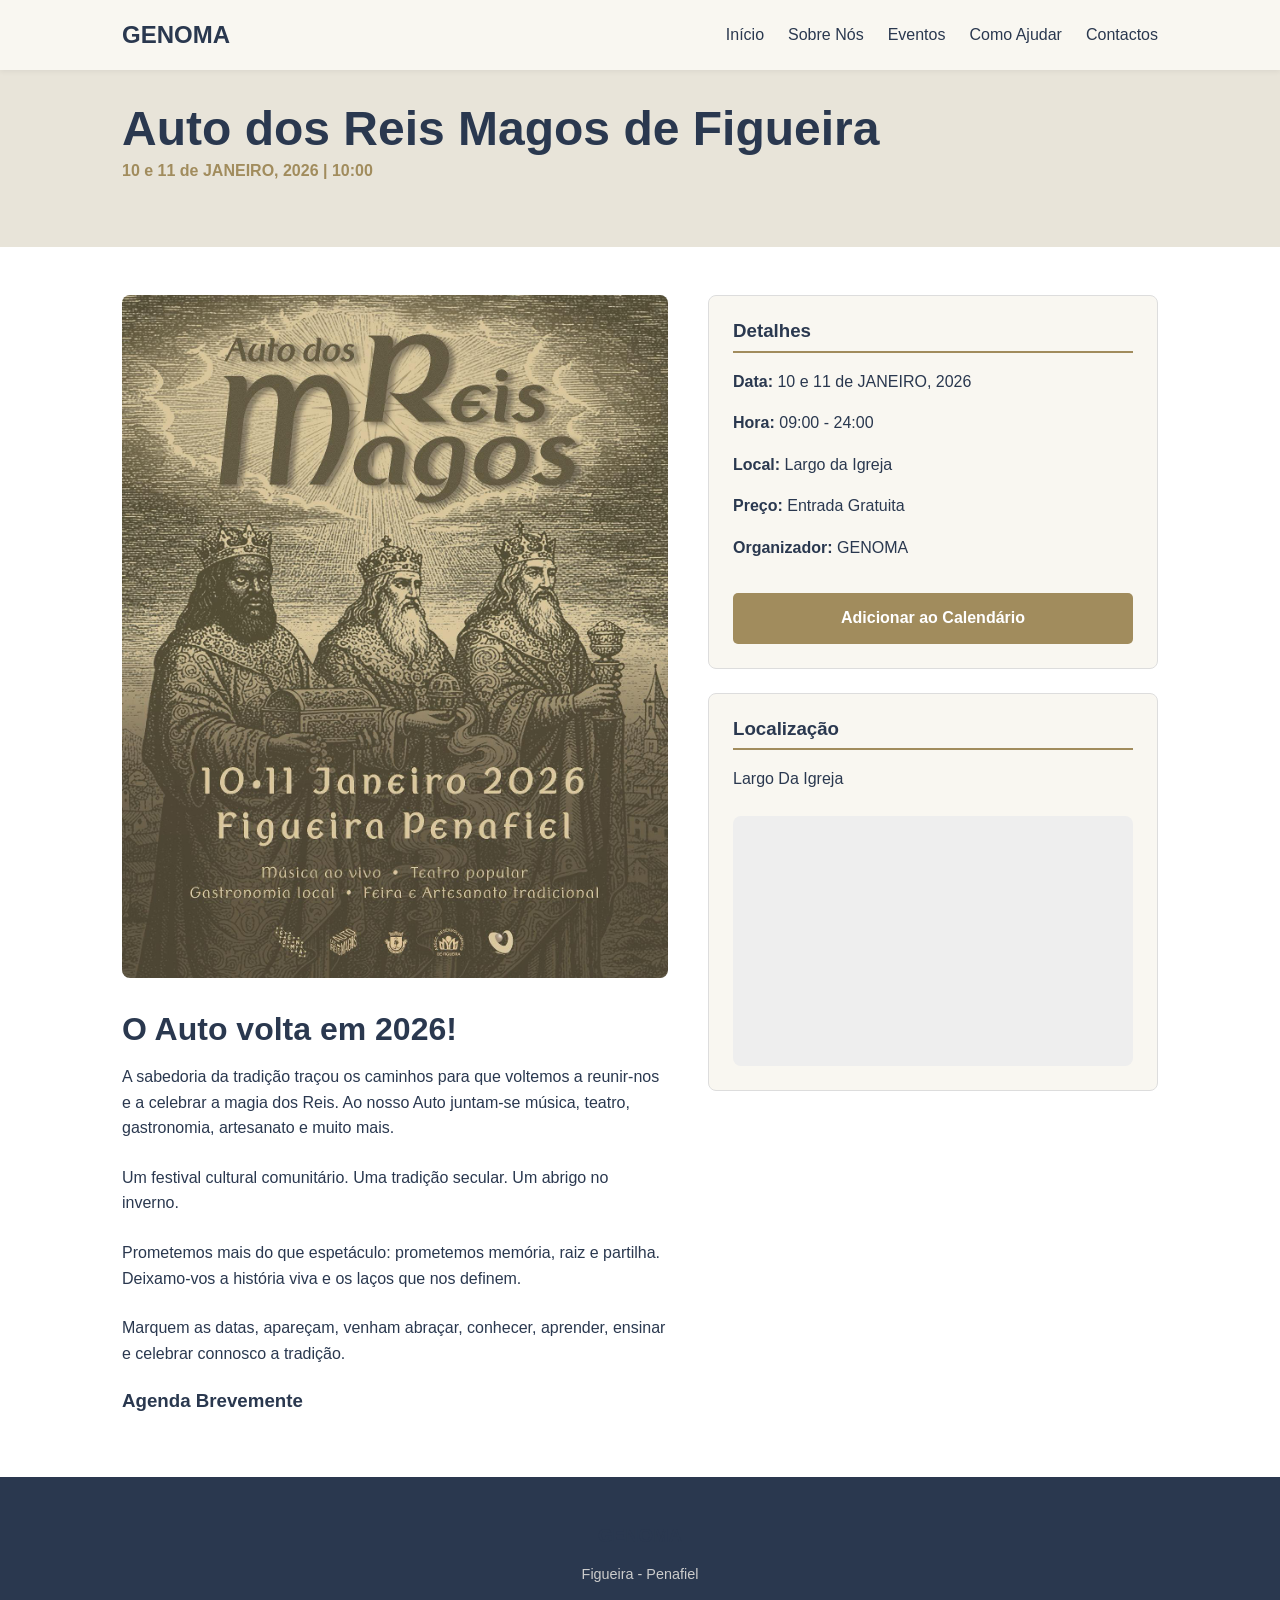
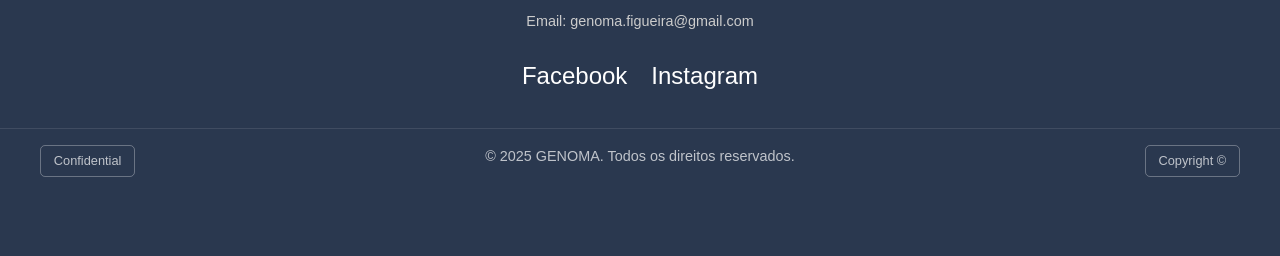
==== eventos/autoreis.html @ b12c9cad "init repo" ====
<!DOCTYPE html>
<html lang="pt-PT">
<head>
    <meta charset="UTF-8">
    <meta name="viewport" content="width=device-width, initial-scale=1.0">
    
    <title>GENOMA</title>
    
    <style>
        /* --- Reset Básico e Fontes --- */
        :root {
            --cor-fundo-geral: #F9F7F1;
            --cor-primaria: #2A384F;
            --cor-secundaria: #A18C5D;
            --cor-texto: #2A384F;
            --cor-texto-secundario: #A18C5D;
            --cor-branco: #fff;
            --cor-cinza-claro: #f0f0f0;
        }

        * {
            margin: 0;
            padding: 0;
            box-sizing: border-box;
        }

        body {
            font-family: -apple-system, BlinkMacSystemFont, "Segoe UI", Roboto, Helvetica, Arial, sans-serif;
            line-height: 1.6;
            color: var(--cor-texto);
            background-color: var(--cor-fundo-geral);
        }

        /* --- Utilidades --- */
        .container {
            max-width: 1100px;
            margin: 0 auto;
            padding: 0 2rem;
        }

        section {
            padding: 4rem 0;
        }

        h1, h2, h3 {
            margin-bottom: 1rem;
            line-height: 1.2;
            color: var(--cor-primaria);
        }
        
        h2 {
            font-size: 2.5rem;
            text-align: center;
        }
        
        h1 {
            font-size: 3rem;
        }

        p {
            margin-bottom: 1.5rem;
        }

        img {
            max-width: 100%;
            height: auto;
            display: block;
        }

        .btn {
            display: inline-block;
            background-color: var(--cor-secundaria);
            color: var(--cor-branco);
            padding: 0.8rem 1.5rem;
            text-decoration: none;
            border-radius: 5px;
            font-weight: bold;
            transition: background-color 0.3s ease;
        }

        .btn:hover {
            background-color: #8a784d;
        }

        /* --- 1. Cabeçalho e Navegação (IDÊNTICO) --- */
        .navbar {
            background-color: var(--cor-fundo-geral);
            color: var(--cor-primaria);
            padding: 1rem 0;
            position: fixed;
            width: 100%;
            top: 0;
            left: 0;
            z-index: 1000;
            box-shadow: 0 2px 5px rgba(0,0,0,0.05);
        }
        .navbar .container {
            display: flex;
            justify-content: space-between;
            align-items: center;
        }
        .navbar .logo {
            font-size: 1.5rem;
            font-weight: bold;
            text-decoration: none;
            color: var(--cor-primaria);
        }
        .navbar .nav-links {
            list-style: none;
            display: flex;
        }
        .navbar .nav-links li {
            margin-left: 1.5rem;
        }
        .navbar .nav-links a {
            text-decoration: none;
            color: var(--cor-primaria);
            font-weight: 500;
            transition: color 0.3s ease;
        }
        .navbar .nav-links a:hover {
            color: var(--cor-secundaria);
        }
        .burger {
            display: none;
            cursor: pointer;
            flex-direction: column;
            gap: 5px;
        }
        .burger div {
            width: 25px;
            height: 3px;
            background-color: var(--cor-primaria);
            border-radius: 3px;
            transition: all 0.3s ease;
        }

        /* --- Rodapé (IDÊNTICO) --- */
        footer {
            background-color: var(--cor-texto);
            color: #ccc;
            padding: 3rem 0;
            text-align: center;
        }
        .social-links {
            list-style: none;
            display: flex;
            justify-content: center;
            gap: 1.5rem;
            margin-bottom: 1rem;
        }
        .social-links a {
            color: var(--cor-branco);
            font-size: 1.5rem;
            text-decoration: none;
            transition: color 0.3s ease;
        }
        .social-links a:hover {
            color: var(--cor-secundaria);
        }
        footer p {
            font-size: 0.9rem;
        }
        .bottom-footer-details {
            display: flex;
            justify-content: space-between;
            padding: 1rem 2rem;
            margin-top: 2rem;
            border-top: 1px solid rgba(255,255,255,0.1);
            font-size: 0.8rem;
            color: rgba(255,255,255,0.7);
        }
        .bottom-footer-details span {
            display: inline-block;
            border: 1px solid rgba(255,255,255,0.3);
            border-radius: 5px;
            padding: 0.3rem 0.8rem;
            margin: 0 0.5rem;
        }
        
        /* * ==============================
         * NOVOS ESTILOS - PÁGINA DE EVENTO
         * ==============================
        */

        /* --- Banner do Título do Evento --- */
        .event-header {
            padding-top: 100px; /* Espaço para a navbar fixa */
            padding-bottom: 4rem;
            text-align: left;
            background-color: #e8e4d9; /* Um tom ligeiramente mais escuro do bege */
        }
        
        .event-header h1 {
            color: var(--cor-primaria);
        }
        
        .event-header .data-badge {
            font-size: 1rem;
            font-weight: bold;
            color: var(--cor-texto-secundario);
            margin-top: -1rem;
            display: block;
        }

        /* --- Conteúdo Principal (2 colunas) --- */
        .event-body-content {
            padding: 3rem 0;
            background-color: var(--cor-branco); /* Fundo branco para o conteúdo */
        }
        
        .event-layout {
            display: flex;
            gap: 2.5rem;
        }

        /* Coluna da Esquerda (Principal) */
        .event-main {
            flex: 2; /* Ocupa 2/3 da largura */
        }

        .event-main .event-banner-image {
            width: 100%;
            height: auto;
            border-radius: 8px;
            margin-bottom: 2rem;
        }
        
        .event-main h2 {
            text-align: left;
            font-size: 2rem;
        }

        /* Coluna da Direita (Sidebar) */
        .event-sidebar {
            flex: 1; /* Ocupa 1/3 da largura */
            position: sticky; /* Fica fixa ao fazer scroll */
            top: 100px; /* 60px da navbar + 40px de espaço */
            align-self: flex-start; /* Alinha ao topo */
        }

        .info-box {
            background-color: var(--cor-fundo-geral); /* Fundo bege */
            padding: 1.5rem;
            border-radius: 8px;
            margin-bottom: 1.5rem;
            border: 1px solid #ddd;
        }
        
        .info-box h3 {
            color: var(--cor-primaria);
            border-bottom: 2px solid var(--cor-secundaria);
            padding-bottom: 0.5rem;
            margin-bottom: 1rem;
        }
        
        .info-box ul {
            list-style: none;
            padding-left: 0;
        }
        
        .info-box li {
            margin-bottom: 1rem;
            font-size: 1rem;
            /* Para usar com ícones (ex: FontAwesome) */
            /* display: flex; align-items: center; gap: 10px; */
        }

        .info-box .btn-full {
            width: 100%;
            text-align: center;
            margin-top: 1rem;
        }
        
        /* Placeholder do Mapa */
        .map-placeholder {
            height: 250px;
            background-color: #eee;
            border-radius: 8px;
            display: flex;
            align-items: center;
            justify-content: center;
            color: #777;
            font-style: italic;
        }


        /* --- RESPONSIVIDADE (IDÊNTICA + NOVIDADES) --- */

        @media (max-width: 768px) {
            h1 {
                font-size: 2.5rem;
            }
            h2 {
                font-size: 2rem;
            }

            /* --- Navbar Mobile (IDÊNTICO) --- */
            .navbar .container { padding: 0 1.5rem; }
            .nav-links {
                position: absolute;
                top: 60px;
                left: 0;
                background-color: var(--cor-fundo-geral);
                width: 100%;
                flex-direction: column;
                align-items: center;
                padding: 1rem 0;
                box-shadow: 0 2px 5px rgba(0,0,0,0.1);
                transform: translateY(-120%);
                transition: transform 0.3s ease-out;
            }
            .nav-links.active { transform: translateY(0); }
            .nav-links li { margin: 0.5rem 0; }
            .burger { display: flex; }
            .burger.toggle .line1 { transform: rotate(-45deg) translate(-5px, 6px); }
            .burger.toggle .line2 { opacity: 0; }
            .burger.toggle .line3 { transform: rotate(45deg) translate(-5px, -6px); }

            /* --- Rodapé Mobile (IDÊNTICO) --- */
            .bottom-footer-details {
                flex-direction: column;
                align-items: center;
                gap: 1rem;
            }
            
            /* --- NOVIDADE: Layout do Evento Mobile --- */
            .event-layout {
                flex-direction: column; /* Colunas passam a linhas */
            }
            
            .event-sidebar {
                position: static; /* Sidebar deixa de ser fixa */
                top: auto;
                width: 100%;
            }

            .event-header {
                padding-top: 80px;
                text-align: center;
            }
        }

    </style>
</head>
<body>

    <header>
        <nav class="navbar">
            <div class="container">
                <a href="index.html" class="logo">GENOMA</a> <ul class="nav-links">
                    <li><a href="/index.html#inicio">Início</a></li>
                    <li><a href="/index.html#sobre">Sobre Nós</a></li>
                    <li><a href="/index.html#eventos">Eventos</a></li>
                    <li><a href="/index.html#ajudar">Como Ajudar</a></li>
                    <li><a href="/index.html#contactos">Contactos</a></li>
                </ul>
                <div class="burger">
                    <div class="line1"></div>
                    <div class="line2"></div>
                    <div class="line3"></div>
                </div>
            </div>
        </nav>
    </header>

    <main>

        <section class="event-header">
            <div class="container">
                <h1>Auto dos Reis Magos de Figueira</h1>
                <span class="data-badge">10 e 11 de JANEIRO, 2026 | 10:00</span>
            </div>
        </section>

        <section class="event-body-content">
            <div class="container event-layout">

                <div class="event-main">
                    <img src="/img/auto_reis2.jpg" alt="Banner do Auto dos Reis" class="event-banner-image">
                    
                    <h2>O Auto volta em 2026!</h2>
                    <p>A sabedoria da tradição traçou os caminhos para que voltemos a reunir‑nos e a celebrar a magia dos Reis.
                    Ao nosso Auto juntam‑se música, teatro, gastronomia, artesanato e muito mais.</p>
                    <p>Um festival cultural comunitário.
                    Uma tradição secular.
                    Um abrigo no inverno.</p>
                    <p>Prometemos mais do que espetáculo: prometemos memória, raiz e partilha. Deixamo-vos a história viva e os laços que nos definem.
                    </p>
                    Marquem as datas, apareçam, venham abraçar, conhecer, aprender, ensinar e celebrar connosco a tradição.
                    </p>

                    <h3>Agenda Brevemente</h3>
                </div>

                <aside class="event-sidebar">
                    
                    <div class="info-box">
                        <h3>Detalhes</h3>
                        <ul>
                            <li><strong>Data:</strong> 10 e 11 de JANEIRO, 2026</li>
                            <li><strong>Hora:</strong> 09:00 - 24:00</li>
                            <li><strong>Local:</strong> Largo da Igreja</li>
                            <li><strong>Preço:</strong> Entrada Gratuita</li>
                            <li><strong>Organizador:</strong> GENOMA</li>
                        </ul>
                        <a href="#" class="btn btn-full">Adicionar ao Calendário</a>
                    </div>
                    
                    <div class="info-box">
                        <h3>Localização</h3>
                        <p>Largo Da Igreja</p>
                        <div class="map-placeholder">
                            <iframe src="https://www.google.com/maps/embed?pb=!1m18!1m12!1m3!1d265.6966272729163!2d-8.34650368403839!3d41.112381160461126!2m3!1f0!2f0!3f0!3m2!1i1024!2i768!4f13.1!3m3!1m2!1s0xd2485268eada4d3%3A0x30ace36a4a92fba1!2sCoreto!5e0!3m2!1spt-PT!2spt!4v1763229506356!5m2!1spt-PT!2spt" width="400" height="250" style="border:0;" allowfullscreen="" loading="lazy" referrerpolicy="no-referrer-when-downgrade"></iframe>
                        </div>
                    </div>

                </aside>

            </div>
        </section>

    </main>

<footer id="contactos">
        <div class="container">
            <h3>GENOMA</h3>
            <p>Figueira - Penafiel</p>
            <p>Email: genoma.figueira@gmail.com</p>
            
            <ul class="social-links">
                <li><a href="https://www.facebook.com/profile.php?id=61576109920726&locale=pt_PT" aria-label="Facebook">Facebook</a></li> 
                <li><a href="https://www.instagram.com/genoma.associacao/" aria-label="Instagram">Instagram</a></li>
            </ul>

        </div>
        <div class="bottom-footer-details">
            <div>
                <span>Confidential</span>
            </div>
            <div>
                <p>&copy; 2025 GENOMA. Todos os direitos reservados.</p>
            </div>
            <div>
                <span>Copyright ©</span>
            </div>
        </div>
    </footer>


    <script>
        // Seleciona os elementos do DOM
        const burger = document.querySelector('.burger');
        const navLinks = document.querySelector('.nav-links');

        // Adiciona o 'escutador' de evento de clique ao hambúrguer
        burger.addEventListener('click', () => {
            // Alterna a classe 'active' no menu
            navLinks.classList.toggle('active');
            
            // Alterna a classe 'toggle' no hambúrguer (para animar o X)
            burger.classList.toggle('toggle');
        });
    </script>

</body>
</html>
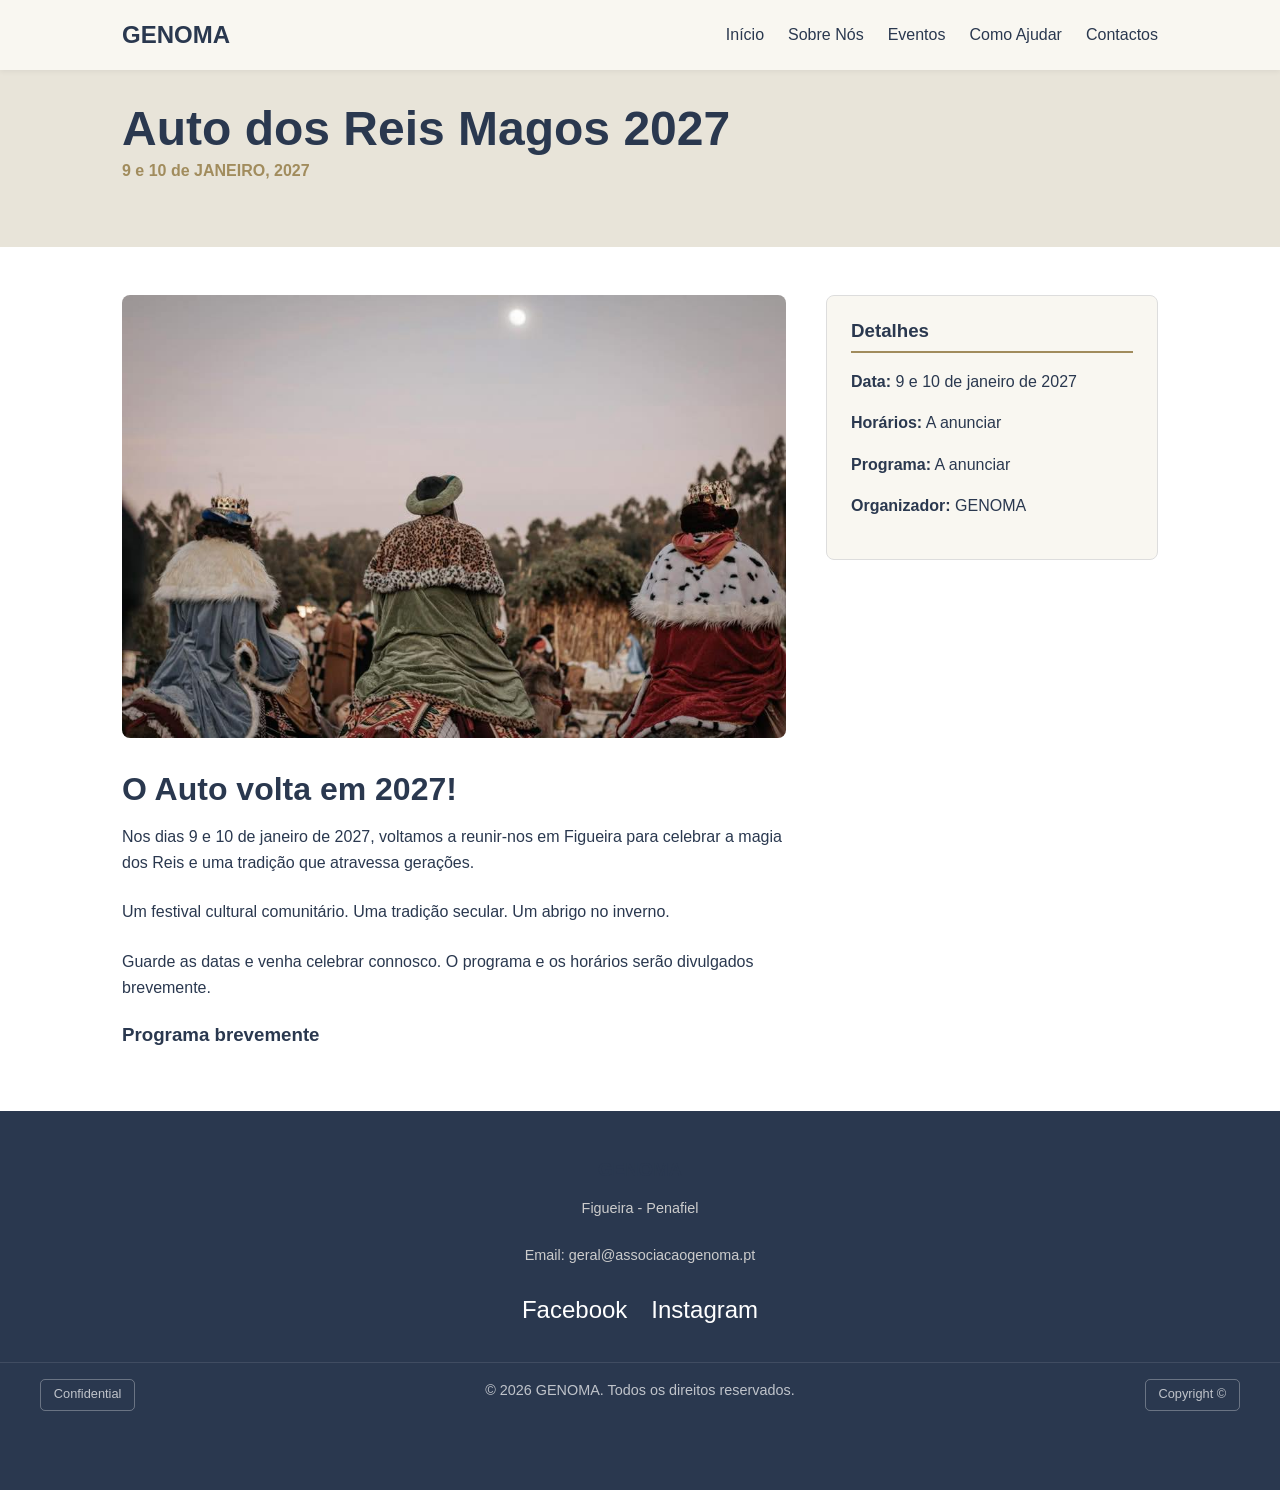
==== commit 05b7ab1a: "Add Auto dos Reis Magos 2027 announcement" ====
--- a/eventos/autoreis.html
+++ b/eventos/autoreis.html
@@ -4,7 +4,7 @@
     <meta charset="UTF-8">
     <meta name="viewport" content="width=device-width, initial-scale=1.0">
     
-    <title>GENOMA</title>
+    <title>Auto dos Reis Magos 2027 | GENOMA</title>
     
     <style>
         /* --- Reset Básico e Fontes --- */
@@ -368,8 +368,8 @@
 
         <section class="event-header">
             <div class="container">
-                <h1>Auto dos Reis Magos de Figueira</h1>
-                <span class="data-badge">10 e 11 de JANEIRO, 2026 | 10:00</span>
+                <h1>Auto dos Reis Magos 2027</h1>
+                <span class="data-badge">9 e 10 de JANEIRO, 2027</span>
             </div>
         </section>
 
@@ -377,20 +377,14 @@
             <div class="container event-layout">
 
                 <div class="event-main">
-                    <img src="/img/auto_reis2.jpg" alt="Banner do Auto dos Reis" class="event-banner-image">
+                    <img src="/img/auto_reis1.jpg" alt="Auto dos Reis Magos de Figueira" class="event-banner-image">
                     
-                    <h2>O Auto volta em 2026!</h2>
-                    <p>A sabedoria da tradição traçou os caminhos para que voltemos a reunir‑nos e a celebrar a magia dos Reis.
-                    Ao nosso Auto juntam‑se música, teatro, gastronomia, artesanato e muito mais.</p>
-                    <p>Um festival cultural comunitário.
-                    Uma tradição secular.
-                    Um abrigo no inverno.</p>
-                    <p>Prometemos mais do que espetáculo: prometemos memória, raiz e partilha. Deixamo-vos a história viva e os laços que nos definem.
-                    </p>
-                    Marquem as datas, apareçam, venham abraçar, conhecer, aprender, ensinar e celebrar connosco a tradição.
-                    </p>
-
-                    <h3>Agenda Brevemente</h3>
+                    <h2>O Auto volta em 2027!</h2>
+                    <p>Nos dias 9 e 10 de janeiro de 2027, voltamos a reunir-nos em Figueira para celebrar a magia dos Reis e uma tradição que atravessa gerações.</p>
+                    <p>Um festival cultural comunitário. Uma tradição secular. Um abrigo no inverno.</p>
+                    <p>Guarde as datas e venha celebrar connosco. O programa e os horários serão divulgados brevemente.</p>
+
+                    <h3>Programa brevemente</h3>
                 </div>
 
                 <aside class="event-sidebar">
@@ -398,21 +392,11 @@
                     <div class="info-box">
                         <h3>Detalhes</h3>
                         <ul>
-                            <li><strong>Data:</strong> 10 e 11 de JANEIRO, 2026</li>
-                            <li><strong>Hora:</strong> 09:00 - 24:00</li>
-                            <li><strong>Local:</strong> Largo da Igreja</li>
-                            <li><strong>Preço:</strong> Entrada Gratuita</li>
+                            <li><strong>Data:</strong> 9 e 10 de janeiro de 2027</li>
+                            <li><strong>Horários:</strong> A anunciar</li>
+                            <li><strong>Programa:</strong> A anunciar</li>
                             <li><strong>Organizador:</strong> GENOMA</li>
                         </ul>
-                        <a href="#" class="btn btn-full">Adicionar ao Calendário</a>
-                    </div>
-                    
-                    <div class="info-box">
-                        <h3>Localização</h3>
-                        <p>Largo Da Igreja</p>
-                        <div class="map-placeholder">
-                            <iframe src="https://www.google.com/maps/embed?pb=!1m18!1m12!1m3!1d265.6966272729163!2d-8.34650368403839!3d41.112381160461126!2m3!1f0!2f0!3f0!3m2!1i1024!2i768!4f13.1!3m3!1m2!1s0xd2485268eada4d3%3A0x30ace36a4a92fba1!2sCoreto!5e0!3m2!1spt-PT!2spt!4v1763229506356!5m2!1spt-PT!2spt" width="400" height="250" style="border:0;" allowfullscreen="" loading="lazy" referrerpolicy="no-referrer-when-downgrade"></iframe>
-                        </div>
                     </div>
 
                 </aside>
@@ -426,7 +410,7 @@
         <div class="container">
             <h3>GENOMA</h3>
             <p>Figueira - Penafiel</p>
-            <p>Email: genoma.figueira@gmail.com</p>
+            <p>Email: geral@associacaogenoma.pt</p>
             
             <ul class="social-links">
                 <li><a href="https://www.facebook.com/profile.php?id=61576109920726&locale=pt_PT" aria-label="Facebook">Facebook</a></li> 
@@ -439,7 +423,7 @@
                 <span>Confidential</span>
             </div>
             <div>
-                <p>&copy; 2025 GENOMA. Todos os direitos reservados.</p>
+                <p>&copy; 2026 GENOMA. Todos os direitos reservados.</p>
             </div>
             <div>
                 <span>Copyright ©</span>
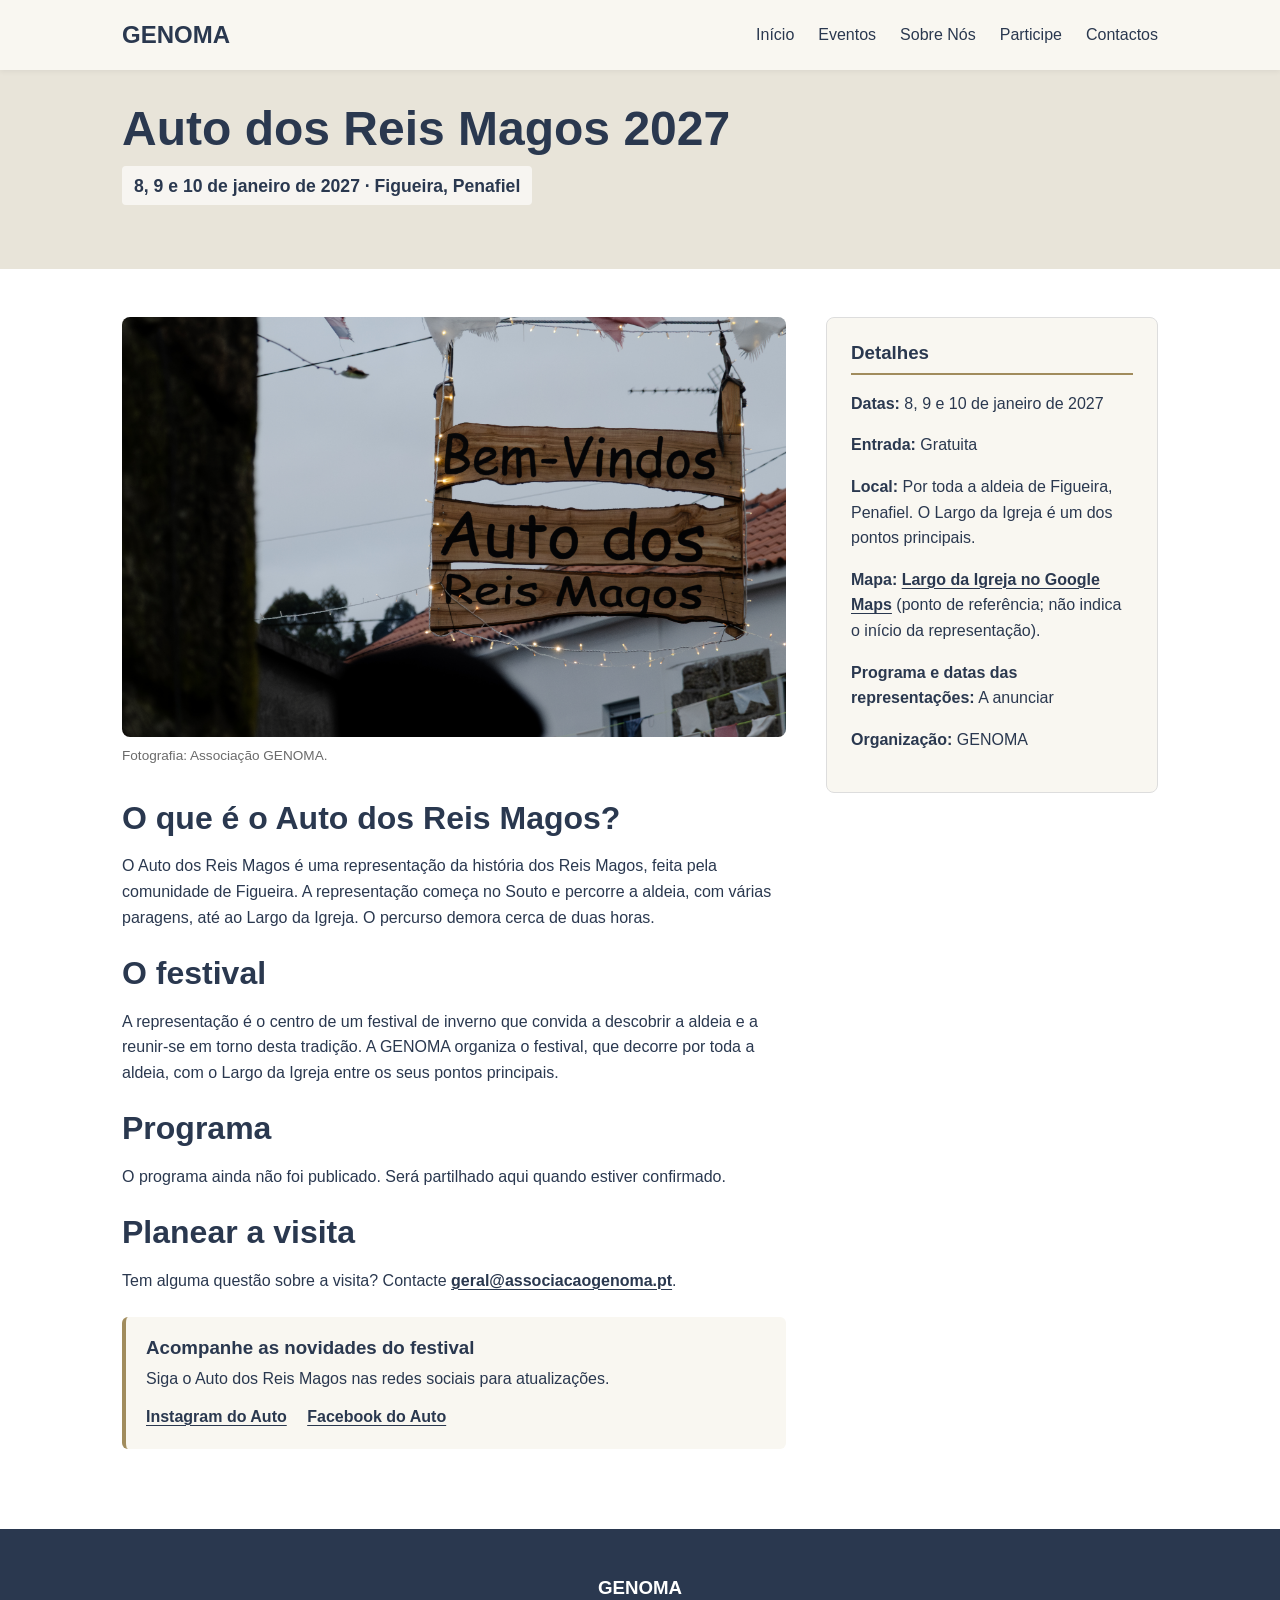
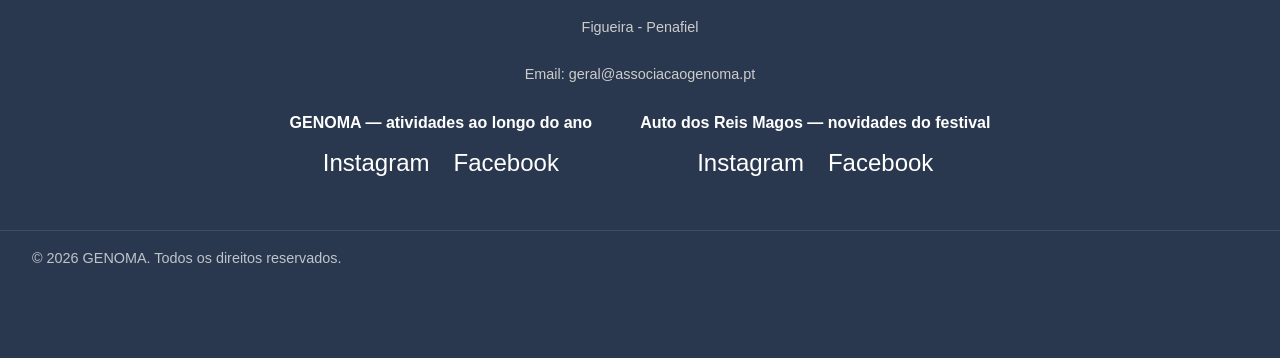
==== commit 6c8756c5: "Improve GENOMA event pages and navigation" ====
--- a/eventos/autoreis.html
+++ b/eventos/autoreis.html
@@ -1,451 +1,564 @@
-<!DOCTYPE html>
-<html lang="pt-PT">
-<head>
-    <meta charset="UTF-8">
-    <meta name="viewport" content="width=device-width, initial-scale=1.0">
-    
-    <title>Auto dos Reis Magos 2027 | GENOMA</title>
-    
-    <style>
-        /* --- Reset Básico e Fontes --- */
-        :root {
-            --cor-fundo-geral: #F9F7F1;
-            --cor-primaria: #2A384F;
-            --cor-secundaria: #A18C5D;
-            --cor-texto: #2A384F;
-            --cor-texto-secundario: #A18C5D;
-            --cor-branco: #fff;
-            --cor-cinza-claro: #f0f0f0;
-        }
-
-        * {
-            margin: 0;
-            padding: 0;
-            box-sizing: border-box;
-        }
-
-        body {
-            font-family: -apple-system, BlinkMacSystemFont, "Segoe UI", Roboto, Helvetica, Arial, sans-serif;
-            line-height: 1.6;
-            color: var(--cor-texto);
-            background-color: var(--cor-fundo-geral);
-        }
-
-        /* --- Utilidades --- */
-        .container {
-            max-width: 1100px;
-            margin: 0 auto;
-            padding: 0 2rem;
-        }
-
-        section {
-            padding: 4rem 0;
-        }
-
-        h1, h2, h3 {
-            margin-bottom: 1rem;
-            line-height: 1.2;
-            color: var(--cor-primaria);
-        }
-        
-        h2 {
-            font-size: 2.5rem;
-            text-align: center;
-        }
-        
-        h1 {
-            font-size: 3rem;
-        }
-
-        p {
-            margin-bottom: 1.5rem;
-        }
-
-        img {
-            max-width: 100%;
-            height: auto;
-            display: block;
-        }
-
-        .btn {
-            display: inline-block;
-            background-color: var(--cor-secundaria);
-            color: var(--cor-branco);
-            padding: 0.8rem 1.5rem;
-            text-decoration: none;
-            border-radius: 5px;
-            font-weight: bold;
-            transition: background-color 0.3s ease;
-        }
-
-        .btn:hover {
-            background-color: #8a784d;
-        }
-
-        /* --- 1. Cabeçalho e Navegação (IDÊNTICO) --- */
-        .navbar {
-            background-color: var(--cor-fundo-geral);
-            color: var(--cor-primaria);
-            padding: 1rem 0;
-            position: fixed;
-            width: 100%;
-            top: 0;
-            left: 0;
-            z-index: 1000;
-            box-shadow: 0 2px 5px rgba(0,0,0,0.05);
-        }
-        .navbar .container {
-            display: flex;
-            justify-content: space-between;
-            align-items: center;
-        }
-        .navbar .logo {
-            font-size: 1.5rem;
-            font-weight: bold;
-            text-decoration: none;
-            color: var(--cor-primaria);
-        }
-        .navbar .nav-links {
-            list-style: none;
-            display: flex;
-        }
-        .navbar .nav-links li {
-            margin-left: 1.5rem;
-        }
-        .navbar .nav-links a {
-            text-decoration: none;
-            color: var(--cor-primaria);
-            font-weight: 500;
-            transition: color 0.3s ease;
-        }
-        .navbar .nav-links a:hover {
-            color: var(--cor-secundaria);
-        }
-        .burger {
-            display: none;
-            cursor: pointer;
-            flex-direction: column;
-            gap: 5px;
-        }
-        .burger div {
-            width: 25px;
-            height: 3px;
-            background-color: var(--cor-primaria);
-            border-radius: 3px;
-            transition: all 0.3s ease;
-        }
-
-        /* --- Rodapé (IDÊNTICO) --- */
-        footer {
-            background-color: var(--cor-texto);
-            color: #ccc;
-            padding: 3rem 0;
-            text-align: center;
-        }
-        .social-links {
-            list-style: none;
-            display: flex;
-            justify-content: center;
-            gap: 1.5rem;
-            margin-bottom: 1rem;
-        }
-        .social-links a {
-            color: var(--cor-branco);
-            font-size: 1.5rem;
-            text-decoration: none;
-            transition: color 0.3s ease;
-        }
-        .social-links a:hover {
-            color: var(--cor-secundaria);
-        }
-        footer p {
-            font-size: 0.9rem;
-        }
-        .bottom-footer-details {
-            display: flex;
-            justify-content: space-between;
-            padding: 1rem 2rem;
-            margin-top: 2rem;
-            border-top: 1px solid rgba(255,255,255,0.1);
-            font-size: 0.8rem;
-            color: rgba(255,255,255,0.7);
-        }
-        .bottom-footer-details span {
-            display: inline-block;
-            border: 1px solid rgba(255,255,255,0.3);
-            border-radius: 5px;
-            padding: 0.3rem 0.8rem;
-            margin: 0 0.5rem;
-        }
-        
-        /* * ==============================
-         * NOVOS ESTILOS - PÁGINA DE EVENTO
-         * ==============================
-        */
-
-        /* --- Banner do Título do Evento --- */
-        .event-header {
-            padding-top: 100px; /* Espaço para a navbar fixa */
-            padding-bottom: 4rem;
-            text-align: left;
-            background-color: #e8e4d9; /* Um tom ligeiramente mais escuro do bege */
-        }
-        
-        .event-header h1 {
-            color: var(--cor-primaria);
-        }
-        
-        .event-header .data-badge {
-            font-size: 1rem;
-            font-weight: bold;
-            color: var(--cor-texto-secundario);
-            margin-top: -1rem;
-            display: block;
-        }
-
-        /* --- Conteúdo Principal (2 colunas) --- */
-        .event-body-content {
-            padding: 3rem 0;
-            background-color: var(--cor-branco); /* Fundo branco para o conteúdo */
-        }
-        
-        .event-layout {
-            display: flex;
-            gap: 2.5rem;
-        }
-
-        /* Coluna da Esquerda (Principal) */
-        .event-main {
-            flex: 2; /* Ocupa 2/3 da largura */
-        }
-
-        .event-main .event-banner-image {
-            width: 100%;
-            height: auto;
-            border-radius: 8px;
-            margin-bottom: 2rem;
-        }
-        
-        .event-main h2 {
-            text-align: left;
-            font-size: 2rem;
-        }
-
-        /* Coluna da Direita (Sidebar) */
-        .event-sidebar {
-            flex: 1; /* Ocupa 1/3 da largura */
-            position: sticky; /* Fica fixa ao fazer scroll */
-            top: 100px; /* 60px da navbar + 40px de espaço */
-            align-self: flex-start; /* Alinha ao topo */
-        }
-
-        .info-box {
-            background-color: var(--cor-fundo-geral); /* Fundo bege */
-            padding: 1.5rem;
-            border-radius: 8px;
-            margin-bottom: 1.5rem;
-            border: 1px solid #ddd;
-        }
-        
-        .info-box h3 {
-            color: var(--cor-primaria);
-            border-bottom: 2px solid var(--cor-secundaria);
-            padding-bottom: 0.5rem;
-            margin-bottom: 1rem;
-        }
-        
-        .info-box ul {
-            list-style: none;
-            padding-left: 0;
-        }
-        
-        .info-box li {
-            margin-bottom: 1rem;
-            font-size: 1rem;
-            /* Para usar com ícones (ex: FontAwesome) */
-            /* display: flex; align-items: center; gap: 10px; */
-        }
-
-        .info-box .btn-full {
-            width: 100%;
-            text-align: center;
-            margin-top: 1rem;
-        }
-        
-        /* Placeholder do Mapa */
-        .map-placeholder {
-            height: 250px;
-            background-color: #eee;
-            border-radius: 8px;
-            display: flex;
-            align-items: center;
-            justify-content: center;
-            color: #777;
-            font-style: italic;
-        }
-
-
-        /* --- RESPONSIVIDADE (IDÊNTICA + NOVIDADES) --- */
-
-        @media (max-width: 768px) {
-            h1 {
-                font-size: 2.5rem;
-            }
-            h2 {
-                font-size: 2rem;
-            }
-
-            /* --- Navbar Mobile (IDÊNTICO) --- */
-            .navbar .container { padding: 0 1.5rem; }
-            .nav-links {
-                position: absolute;
-                top: 60px;
-                left: 0;
-                background-color: var(--cor-fundo-geral);
-                width: 100%;
-                flex-direction: column;
-                align-items: center;
-                padding: 1rem 0;
-                box-shadow: 0 2px 5px rgba(0,0,0,0.1);
-                transform: translateY(-120%);
-                transition: transform 0.3s ease-out;
-            }
-            .nav-links.active { transform: translateY(0); }
-            .nav-links li { margin: 0.5rem 0; }
-            .burger { display: flex; }
-            .burger.toggle .line1 { transform: rotate(-45deg) translate(-5px, 6px); }
-            .burger.toggle .line2 { opacity: 0; }
-            .burger.toggle .line3 { transform: rotate(45deg) translate(-5px, -6px); }
-
-            /* --- Rodapé Mobile (IDÊNTICO) --- */
-            .bottom-footer-details {
-                flex-direction: column;
-                align-items: center;
-                gap: 1rem;
-            }
-            
-            /* --- NOVIDADE: Layout do Evento Mobile --- */
-            .event-layout {
-                flex-direction: column; /* Colunas passam a linhas */
-            }
-            
-            .event-sidebar {
-                position: static; /* Sidebar deixa de ser fixa */
-                top: auto;
-                width: 100%;
-            }
-
-            .event-header {
-                padding-top: 80px;
-                text-align: center;
-            }
-        }
-
-    </style>
-</head>
-<body>
-
-    <header>
-        <nav class="navbar">
-            <div class="container">
-                <a href="index.html" class="logo">GENOMA</a> <ul class="nav-links">
-                    <li><a href="/index.html#inicio">Início</a></li>
-                    <li><a href="/index.html#sobre">Sobre Nós</a></li>
-                    <li><a href="/index.html#eventos">Eventos</a></li>
-                    <li><a href="/index.html#ajudar">Como Ajudar</a></li>
-                    <li><a href="/index.html#contactos">Contactos</a></li>
-                </ul>
-                <div class="burger">
-                    <div class="line1"></div>
-                    <div class="line2"></div>
-                    <div class="line3"></div>
-                </div>
-            </div>
-        </nav>
-    </header>
-
-    <main>
-
-        <section class="event-header">
-            <div class="container">
-                <h1>Auto dos Reis Magos 2027</h1>
-                <span class="data-badge">9 e 10 de JANEIRO, 2027</span>
-            </div>
-        </section>
-
-        <section class="event-body-content">
-            <div class="container event-layout">
-
-                <div class="event-main">
-                    <img src="/img/auto_reis1.jpg" alt="Auto dos Reis Magos de Figueira" class="event-banner-image">
-                    
-                    <h2>O Auto volta em 2027!</h2>
-                    <p>Nos dias 9 e 10 de janeiro de 2027, voltamos a reunir-nos em Figueira para celebrar a magia dos Reis e uma tradição que atravessa gerações.</p>
-                    <p>Um festival cultural comunitário. Uma tradição secular. Um abrigo no inverno.</p>
-                    <p>Guarde as datas e venha celebrar connosco. O programa e os horários serão divulgados brevemente.</p>
-
-                    <h3>Programa brevemente</h3>
-                </div>
-
-                <aside class="event-sidebar">
-                    
-                    <div class="info-box">
-                        <h3>Detalhes</h3>
-                        <ul>
-                            <li><strong>Data:</strong> 9 e 10 de janeiro de 2027</li>
-                            <li><strong>Horários:</strong> A anunciar</li>
-                            <li><strong>Programa:</strong> A anunciar</li>
-                            <li><strong>Organizador:</strong> GENOMA</li>
-                        </ul>
-                    </div>
-
-                </aside>
-
-            </div>
-        </section>
-
-    </main>
-
-<footer id="contactos">
-        <div class="container">
-            <h3>GENOMA</h3>
-            <p>Figueira - Penafiel</p>
-            <p>Email: geral@associacaogenoma.pt</p>
-            
-            <ul class="social-links">
-                <li><a href="https://www.facebook.com/profile.php?id=61576109920726&locale=pt_PT" aria-label="Facebook">Facebook</a></li> 
-                <li><a href="https://www.instagram.com/genoma.associacao/" aria-label="Instagram">Instagram</a></li>
-            </ul>
-
-        </div>
-        <div class="bottom-footer-details">
-            <div>
-                <span>Confidential</span>
-            </div>
-            <div>
-                <p>&copy; 2026 GENOMA. Todos os direitos reservados.</p>
-            </div>
-            <div>
-                <span>Copyright ©</span>
-            </div>
-        </div>
-    </footer>
-
-
-    <script>
-        // Seleciona os elementos do DOM
-        const burger = document.querySelector('.burger');
-        const navLinks = document.querySelector('.nav-links');
-
-        // Adiciona o 'escutador' de evento de clique ao hambúrguer
-        burger.addEventListener('click', () => {
-            // Alterna a classe 'active' no menu
-            navLinks.classList.toggle('active');
-            
-            // Alterna a classe 'toggle' no hambúrguer (para animar o X)
-            burger.classList.toggle('toggle');
-        });
-    </script>
-
-</body>
+<!DOCTYPE html>
+<html lang="pt-PT">
+<head>
+    <meta charset="UTF-8">
+    <meta name="viewport" content="width=device-width, initial-scale=1.0">
+    
+    <title>Auto dos Reis Magos 2027 — Figueira, Penafiel | GENOMA</title>
+    <meta name="description" content="De 8 a 10 de janeiro de 2027, em Figueira, Penafiel. Entrada gratuita. Consulte as informações do evento e acompanhe os anúncios do programa.">
+    <link rel="canonical" href="https://www.associacaogenoma.pt/eventos/autoreis.html">
+    <meta property="og:title" content="Auto dos Reis Magos 2027 — Figueira, Penafiel | GENOMA">
+    <meta property="og:description" content="De 8 a 10 de janeiro de 2027, em Figueira, Penafiel. Entrada gratuita. Consulte as informações do evento e acompanhe os anúncios do programa.">
+    <meta property="og:image" content="https://www.associacaogenoma.pt/img/auto_reis1.jpg">
+    <meta property="og:image:alt" content="Participantes vestidos como os Reis Magos durante o Auto de Figueira">
+    <meta property="og:url" content="https://www.associacaogenoma.pt/eventos/autoreis.html">
+    <meta property="og:type" content="website">
+    <meta name="twitter:card" content="summary_large_image">
+    <meta name="twitter:title" content="Auto dos Reis Magos 2027 — Figueira, Penafiel | GENOMA">
+    <meta name="twitter:description" content="De 8 a 10 de janeiro de 2027, em Figueira, Penafiel. Entrada gratuita. Consulte as informações do evento e acompanhe os anúncios do programa.">
+    <meta name="twitter:image" content="https://www.associacaogenoma.pt/img/auto_reis1.jpg">
+    <meta name="twitter:image:alt" content="Participantes vestidos como os Reis Magos durante o Auto de Figueira">
+    
+    <style>
+        /* --- Reset Básico e Fontes --- */
+        :root {
+            --cor-fundo-geral: #F9F7F1;
+            --cor-primaria: #2A384F;
+            --cor-secundaria: #A18C5D;
+            --cor-texto: #2A384F;
+            --cor-texto-secundario: #A18C5D;
+            --cor-branco: #fff;
+            --cor-cinza-claro: #f0f0f0;
+        }
+
+        * {
+            margin: 0;
+            padding: 0;
+            box-sizing: border-box;
+        }
+
+        body {
+            font-family: -apple-system, BlinkMacSystemFont, "Segoe UI", Roboto, Helvetica, Arial, sans-serif;
+            line-height: 1.6;
+            color: var(--cor-texto);
+            background-color: var(--cor-fundo-geral);
+        }
+
+        /* --- Utilidades --- */
+        .container {
+            max-width: 1100px;
+            margin: 0 auto;
+            padding: 0 2rem;
+        }
+
+        section {
+            padding: 4rem 0;
+            scroll-margin-top: 80px;
+        }
+
+        footer[id] {
+            scroll-margin-top: 80px;
+        }
+
+        h1, h2, h3 {
+            margin-bottom: 1rem;
+            line-height: 1.2;
+            color: var(--cor-primaria);
+        }
+        
+        h2 {
+            font-size: 2.5rem;
+            text-align: center;
+        }
+        
+        h1 {
+            font-size: 3rem;
+        }
+
+        p {
+            margin-bottom: 1.5rem;
+        }
+
+        img {
+            max-width: 100%;
+            height: auto;
+            display: block;
+        }
+
+        .btn {
+            display: inline-block;
+            background-color: var(--cor-secundaria);
+            color: var(--cor-branco);
+            padding: 0.8rem 1.5rem;
+            text-decoration: none;
+            border-radius: 5px;
+            font-weight: bold;
+            transition: background-color 0.3s ease;
+        }
+
+        .btn:hover {
+            background-color: #8a784d;
+        }
+
+        /* --- 1. Cabeçalho e Navegação (IDÊNTICO) --- */
+        .navbar {
+            background-color: var(--cor-fundo-geral);
+            color: var(--cor-primaria);
+            padding: 1rem 0;
+            position: fixed;
+            width: 100%;
+            top: 0;
+            left: 0;
+            z-index: 1000;
+            box-shadow: 0 2px 5px rgba(0,0,0,0.05);
+        }
+        .navbar .container {
+            display: flex;
+            justify-content: space-between;
+            align-items: center;
+        }
+        .navbar .logo {
+            font-size: 1.5rem;
+            font-weight: bold;
+            text-decoration: none;
+            color: var(--cor-primaria);
+        }
+        .navbar .nav-links {
+            list-style: none;
+            display: flex;
+        }
+        .navbar .nav-links li {
+            margin-left: 1.5rem;
+        }
+        .navbar .nav-links a {
+            text-decoration: none;
+            color: var(--cor-primaria);
+            font-weight: 500;
+            transition: color 0.3s ease;
+        }
+        .navbar .nav-links a:hover {
+            color: var(--cor-secundaria);
+        }
+        .burger {
+            display: none;
+            cursor: pointer;
+            flex-direction: column;
+            gap: 5px;
+            border: 0;
+            padding: 0.5rem;
+            background: transparent;
+        }
+        .burger span {
+            width: 25px;
+            height: 3px;
+            background-color: var(--cor-primaria);
+            border-radius: 3px;
+            transition: all 0.3s ease;
+        }
+
+        /* --- Rodapé (IDÊNTICO) --- */
+        footer {
+            background-color: var(--cor-texto);
+            color: #ccc;
+            padding: 3rem 0;
+            text-align: center;
+        }
+        footer h3 { color: var(--cor-branco); }
+        .event-main a, .info-box a {
+            color: var(--cor-primaria);
+            font-weight: 600;
+            text-decoration-thickness: 1px;
+            text-underline-offset: 0.18em;
+        }
+        .event-main a:hover, .info-box a:hover {
+            color: #715f36;
+        }
+        .social-groups {
+            display: flex;
+            justify-content: center;
+            gap: 3rem;
+            flex-wrap: wrap;
+            margin: 1.5rem 0;
+        }
+        .social-groups h4 { color: var(--cor-branco); margin-bottom: 0.5rem; }
+        .social-links {
+            list-style: none;
+            display: flex;
+            justify-content: center;
+            gap: 1.5rem;
+            margin-bottom: 1rem;
+        }
+
+        .auto-social {
+            margin: 1.5rem 0 2rem;
+            padding: 1.25rem;
+            background: var(--cor-fundo-geral);
+            border-left: 4px solid var(--cor-secundaria);
+            border-radius: 6px;
+        }
+        .auto-social h3 { margin-bottom: 0.4rem; }
+        .auto-social p { margin-bottom: 0.75rem; }
+        .auto-social a { margin-right: 1rem; font-weight: 600; }
+        .social-links a {
+            color: var(--cor-branco);
+            font-size: 1.5rem;
+            text-decoration: none;
+            transition: color 0.3s ease;
+        }
+        .social-links a:hover {
+            color: var(--cor-secundaria);
+        }
+        footer p {
+            font-size: 0.9rem;
+        }
+        .bottom-footer-details {
+            display: flex;
+            justify-content: space-between;
+            padding: 1rem 2rem;
+            margin-top: 2rem;
+            border-top: 1px solid rgba(255,255,255,0.1);
+            font-size: 0.8rem;
+            color: rgba(255,255,255,0.7);
+        }
+        .bottom-footer-details span {
+            display: inline-block;
+            border: 1px solid rgba(255,255,255,0.3);
+            border-radius: 5px;
+            padding: 0.3rem 0.8rem;
+            margin: 0 0.5rem;
+        }
+        
+        /* * ==============================
+         * NOVOS ESTILOS - PÁGINA DE EVENTO
+         * ==============================
+        */
+
+        /* --- Banner do Título do Evento --- */
+        .event-header {
+            padding-top: 100px; /* Espaço para a navbar fixa */
+            padding-bottom: 4rem;
+            text-align: left;
+            background-color: #e8e4d9; /* Um tom ligeiramente mais escuro do bege */
+        }
+        
+        .event-header h1 {
+            color: var(--cor-primaria);
+        }
+        
+        .event-header .data-badge {
+            display: inline-block;
+            margin-top: -0.5rem;
+            padding: 0.35rem 0.75rem;
+            border-radius: 4px;
+            background: rgba(255, 255, 255, 0.65);
+            color: var(--cor-primaria);
+            font-size: 1.1rem;
+            font-weight: 700;
+        }
+
+        /* --- Conteúdo Principal (2 colunas) --- */
+        .event-body-content {
+            padding: 3rem 0;
+            background-color: var(--cor-branco); /* Fundo branco para o conteúdo */
+        }
+        
+        .event-layout {
+            display: flex;
+            gap: 2.5rem;
+        }
+
+        /* Coluna da Esquerda (Principal) */
+        .event-main {
+            flex: 2; /* Ocupa 2/3 da largura */
+            order: 1;
+        }
+
+        .event-main .event-banner-image {
+            width: 100%;
+            height: 420px;
+            object-fit: cover;
+            object-position: center 55%;
+            border-radius: 8px;
+            margin-bottom: 0.5rem;
+        }
+
+        .photo-credit {
+            margin: 0 0 2rem;
+            color: #6b6b6b;
+            font-size: 0.85rem;
+        }
+
+        .event-photo-secondary {
+            margin: 2rem 0 0.5rem;
+            width: 100%;
+            max-height: 420px;
+            object-fit: cover;
+            border-radius: 8px;
+        }
+        
+        .event-main h2 {
+            text-align: left;
+            font-size: 2rem;
+        }
+
+        /* Coluna da Direita (Sidebar) */
+        .event-sidebar {
+            flex: 1; /* Ocupa 1/3 da largura */
+            order: 2;
+            position: sticky; /* Fica fixa ao fazer scroll */
+            top: 100px; /* 60px da navbar + 40px de espaço */
+            align-self: flex-start; /* Alinha ao topo */
+        }
+
+        .info-box {
+            background-color: var(--cor-fundo-geral); /* Fundo bege */
+            padding: 1.5rem;
+            border-radius: 8px;
+            margin-bottom: 1.5rem;
+            border: 1px solid #ddd;
+        }
+        
+        .info-box h3 {
+            color: var(--cor-primaria);
+            border-bottom: 2px solid var(--cor-secundaria);
+            padding-bottom: 0.5rem;
+            margin-bottom: 1rem;
+        }
+        
+        .info-box ul {
+            list-style: none;
+            padding-left: 0;
+        }
+        
+        .info-box li {
+            margin-bottom: 1rem;
+            font-size: 1rem;
+            /* Para usar com ícones (ex: FontAwesome) */
+            /* display: flex; align-items: center; gap: 10px; */
+        }
+
+        .info-box .btn-full {
+            width: 100%;
+            text-align: center;
+            margin-top: 1rem;
+        }
+
+        .visit-info {
+            margin-top: 2rem;
+            padding: 1.25rem 1.5rem;
+            background-color: var(--cor-fundo-geral);
+            border: 1px solid #e5e0d5;
+            border-radius: 8px;
+        }
+
+        .visit-info h2 {
+            text-align: left;
+            font-size: 1.4rem;
+            margin: 0;
+        }
+
+        .visit-info p {
+            margin: 0.35rem 0 0;
+            color: var(--cor-texto-secundario);
+        }
+        
+        /* Placeholder do Mapa */
+        .map-placeholder {
+            height: 250px;
+            background-color: #eee;
+            border-radius: 8px;
+            display: flex;
+            align-items: center;
+            justify-content: center;
+            color: #777;
+            font-style: italic;
+        }
+
+
+        /* --- RESPONSIVIDADE (IDÊNTICA + NOVIDADES) --- */
+
+        @media (max-width: 768px) {
+            h1 {
+                font-size: 2.5rem;
+            }
+            h2 {
+                font-size: 2rem;
+            }
+
+            /* --- Navbar Mobile (IDÊNTICO) --- */
+            .navbar .container { padding: 0 1.5rem; }
+            .nav-links {
+                position: absolute;
+                top: 60px;
+                left: 0;
+                background-color: var(--cor-fundo-geral);
+                width: 100%;
+                flex-direction: column;
+                align-items: center;
+                padding: 1rem 0;
+                box-shadow: 0 2px 5px rgba(0,0,0,0.1);
+                transform: translateY(-120%);
+                visibility: hidden;
+                transition: transform 0.3s ease-out, visibility 0.3s;
+            }
+            .nav-links.active {
+                transform: translateY(0);
+                visibility: visible;
+            }
+            .nav-links li { margin: 0.5rem 0; }
+            .burger { display: flex; }
+            .burger.toggle .line1 { transform: rotate(-45deg) translate(-5px, 6px); }
+            .burger.toggle .line2 { opacity: 0; }
+            .burger.toggle .line3 { transform: rotate(45deg) translate(-5px, -6px); }
+
+            /* --- Rodapé Mobile (IDÊNTICO) --- */
+            .bottom-footer-details {
+                flex-direction: column;
+                align-items: center;
+                gap: 1rem;
+            }
+            
+            /* --- NOVIDADE: Layout do Evento Mobile --- */
+            .event-layout {
+                flex-direction: column; /* Colunas passam a linhas */
+            }
+            
+            .event-sidebar {
+                position: static; /* Sidebar deixa de ser fixa */
+                top: auto;
+                width: 100%;
+                order: -1;
+            }
+
+            .event-main {
+                order: 0;
+            }
+
+            .event-header {
+                padding-top: 80px;
+                text-align: center;
+            }
+
+            .event-main .event-banner-image {
+                height: 340px;
+                object-position: center 55%;
+            }
+        }
+
+    </style>
+    <link rel="stylesheet" href="/css/navigation.css">
+</head>
+<body>
+
+    <header>
+        <nav class="navbar">
+            <div class="container">
+                <a href="/index.html" class="logo">GENOMA</a>
+                <ul class="nav-links" id="primary-navigation">
+                    <li><a href="/index.html#inicio">Início</a></li>
+                    <li><a href="/index.html#eventos">Eventos</a></li>
+                    <li><a href="/index.html#sobre">Sobre Nós</a></li>
+                    <li><a href="/index.html#participar">Participe</a></li>
+                    <li><a href="/index.html#contactos">Contactos</a></li>
+                </ul>
+                <button class="burger" type="button" aria-label="Abrir menu" aria-expanded="false" aria-controls="primary-navigation">
+                    <span class="line1"></span>
+                    <span class="line2"></span>
+                    <span class="line3"></span>
+                </button>
+            </div>
+        </nav>
+    </header>
+
+    <main>
+
+        <section class="event-header">
+            <div class="container">
+                <h1>Auto dos Reis Magos 2027</h1>
+                <span class="data-badge">8, 9 e 10 de janeiro de 2027 · Figueira, Penafiel</span>
+            </div>
+        </section>
+
+        <section class="event-body-content">
+            <div class="container event-layout">
+
+                <div class="event-main">
+                    <img src="/img/CA.AUTO_RMAGOS111.jpg" alt="Auto dos Reis Magos celebrado em Figueira" class="event-banner-image">
+                    <p class="photo-credit">Fotografia: Associação GENOMA.</p>
+
+                    <h2>O que é o Auto dos Reis Magos?</h2>
+                    <p>O Auto dos Reis Magos é uma representação da história dos Reis Magos, feita pela comunidade de Figueira. A representação começa no Souto e percorre a aldeia, com várias paragens, até ao Largo da Igreja. O percurso demora cerca de duas horas.</p>
+
+                    <h2>O festival</h2>
+                    <p>A representação é o centro de um festival de inverno que convida a descobrir a aldeia e a reunir-se em torno desta tradição. A GENOMA organiza o festival, que decorre por toda a aldeia, com o Largo da Igreja entre os seus pontos principais.</p>
+
+                    <h2>Programa</h2>
+                    <p>O programa ainda não foi publicado. Será partilhado aqui quando estiver confirmado.</p>
+
+                    <h2>Planear a visita</h2>
+                    <p>Tem alguma questão sobre a visita? Contacte <a href="mailto:geral@associacaogenoma.pt">geral@associacaogenoma.pt</a>.</p>
+
+                    <div class="auto-social" aria-label="Redes sociais do Auto dos Reis Magos">
+                        <h3>Acompanhe as novidades do festival</h3>
+                        <p>Siga o Auto dos Reis Magos nas redes sociais para atualizações.</p>
+                        <a href="https://www.instagram.com/autoreismagos/" target="_blank" rel="noopener noreferrer">Instagram do Auto</a>
+                        <a href="https://www.facebook.com/autodosreismagos" target="_blank" rel="noopener noreferrer">Facebook do Auto</a>
+                    </div>
+
+                </div>
+
+                <aside class="event-sidebar">
+                    
+                    <div class="info-box">
+                        <h3>Detalhes</h3>
+                        <ul>
+                            <li><strong>Datas:</strong> 8, 9 e 10 de janeiro de 2027</li>
+                            <li><strong>Entrada:</strong> Gratuita</li>
+                            <li><strong>Local:</strong> Por toda a aldeia de Figueira, Penafiel. O Largo da Igreja é um dos pontos principais.</li>
+                            <li><strong>Mapa:</strong> <a href="https://maps.app.goo.gl/rPTRkaawqWvwsjEE6" target="_blank" rel="noopener noreferrer">Largo da Igreja no Google Maps</a> (ponto de referência; não indica o início da representação).</li>
+                            <li><strong>Programa e datas das representações:</strong> A anunciar</li>
+                            <li><strong>Organização:</strong> GENOMA</li>
+                        </ul>
+                    </div>
+
+                </aside>
+
+            </div>
+        </section>
+
+    </main>
+
+<footer id="contactos">
+        <div class="container">
+            <h3>GENOMA</h3>
+            <p>Figueira - Penafiel</p>
+            <p>Email: geral@associacaogenoma.pt</p>
+            
+            <div class="social-groups">
+                <div>
+                    <h4>GENOMA — atividades ao longo do ano</h4>
+                    <ul class="social-links">
+                        <li><a href="https://www.instagram.com/associacao.genoma/" aria-label="Instagram da GENOMA" target="_blank" rel="noopener noreferrer">Instagram</a></li>
+                        <li><a href="https://www.facebook.com/profile.php?id=61576109920726" aria-label="Facebook da GENOMA" target="_blank" rel="noopener noreferrer">Facebook</a></li>
+                    </ul>
+                </div>
+                <div>
+                    <h4>Auto dos Reis Magos — novidades do festival</h4>
+                    <ul class="social-links">
+                        <li><a href="https://www.instagram.com/autoreismagos/" aria-label="Instagram do Auto dos Reis Magos" target="_blank" rel="noopener noreferrer">Instagram</a></li>
+                        <li><a href="https://www.facebook.com/autodosreismagos" aria-label="Facebook do Auto dos Reis Magos" target="_blank" rel="noopener noreferrer">Facebook</a></li>
+                    </ul>
+                </div>
+            </div>
+
+        </div>
+        <div class="bottom-footer-details">
+            <p>&copy; 2026 GENOMA. Todos os direitos reservados.</p>
+        </div>
+    </footer>
+
+
+    <script src="/js/navigation.js" defer></script>
+
+</body>
 </html>
--- a/css/navigation.css
+++ b/css/navigation.css
@@ -0,0 +1,108 @@
+/* Shared site navigation */
+.navbar {
+    background: var(--cor-fundo-geral);
+    color: var(--cor-primaria);
+    padding: 1rem 0;
+    position: fixed;
+    inset: 0 0 auto;
+    width: 100%;
+    z-index: 1000;
+    box-shadow: 0 2px 5px rgba(0, 0, 0, 0.05);
+}
+
+.navbar .container {
+    display: flex;
+    justify-content: space-between;
+    align-items: center;
+}
+
+.navbar .logo {
+    color: var(--cor-primaria);
+    font-size: 1.5rem;
+    font-weight: 700;
+    text-decoration: none;
+}
+
+.navbar .nav-links {
+    display: flex;
+    list-style: none;
+}
+
+.navbar .nav-links li {
+    margin-left: 1.5rem;
+}
+
+.navbar .nav-links a {
+    color: var(--cor-primaria);
+    font-weight: 500;
+    text-decoration: none;
+}
+
+.navbar .nav-links a:hover,
+.navbar .nav-links a:focus-visible {
+    color: var(--cor-secundaria);
+}
+
+.navbar .burger {
+    display: none;
+    cursor: pointer;
+    flex-direction: column;
+    gap: 5px;
+    border: 0;
+    padding: 0.5rem;
+    background: transparent;
+}
+
+.navbar .burger span {
+    width: 25px;
+    height: 3px;
+    border-radius: 3px;
+    background: var(--cor-primaria);
+    transition: all 0.3s ease;
+}
+
+@media (max-width: 768px) {
+    .navbar .container {
+        padding: 0 1.5rem;
+    }
+
+    .navbar .nav-links {
+        position: absolute;
+        top: 60px;
+        left: 0;
+        width: 100%;
+        padding: 1rem 0;
+        flex-direction: column;
+        align-items: center;
+        background: var(--cor-fundo-geral);
+        box-shadow: 0 2px 5px rgba(0, 0, 0, 0.1);
+        transform: translateY(-120%);
+        visibility: hidden;
+        transition: transform 0.3s ease-out, visibility 0.3s;
+    }
+
+    .navbar .nav-links.active {
+        transform: translateY(0);
+        visibility: visible;
+    }
+
+    .navbar .nav-links li {
+        margin: 0.5rem 0;
+    }
+
+    .navbar .burger {
+        display: flex;
+    }
+
+    .navbar .burger.toggle .line1 {
+        transform: rotate(-45deg) translate(-5px, 6px);
+    }
+
+    .navbar .burger.toggle .line2 {
+        opacity: 0;
+    }
+
+    .navbar .burger.toggle .line3 {
+        transform: rotate(45deg) translate(-5px, -6px);
+    }
+}
